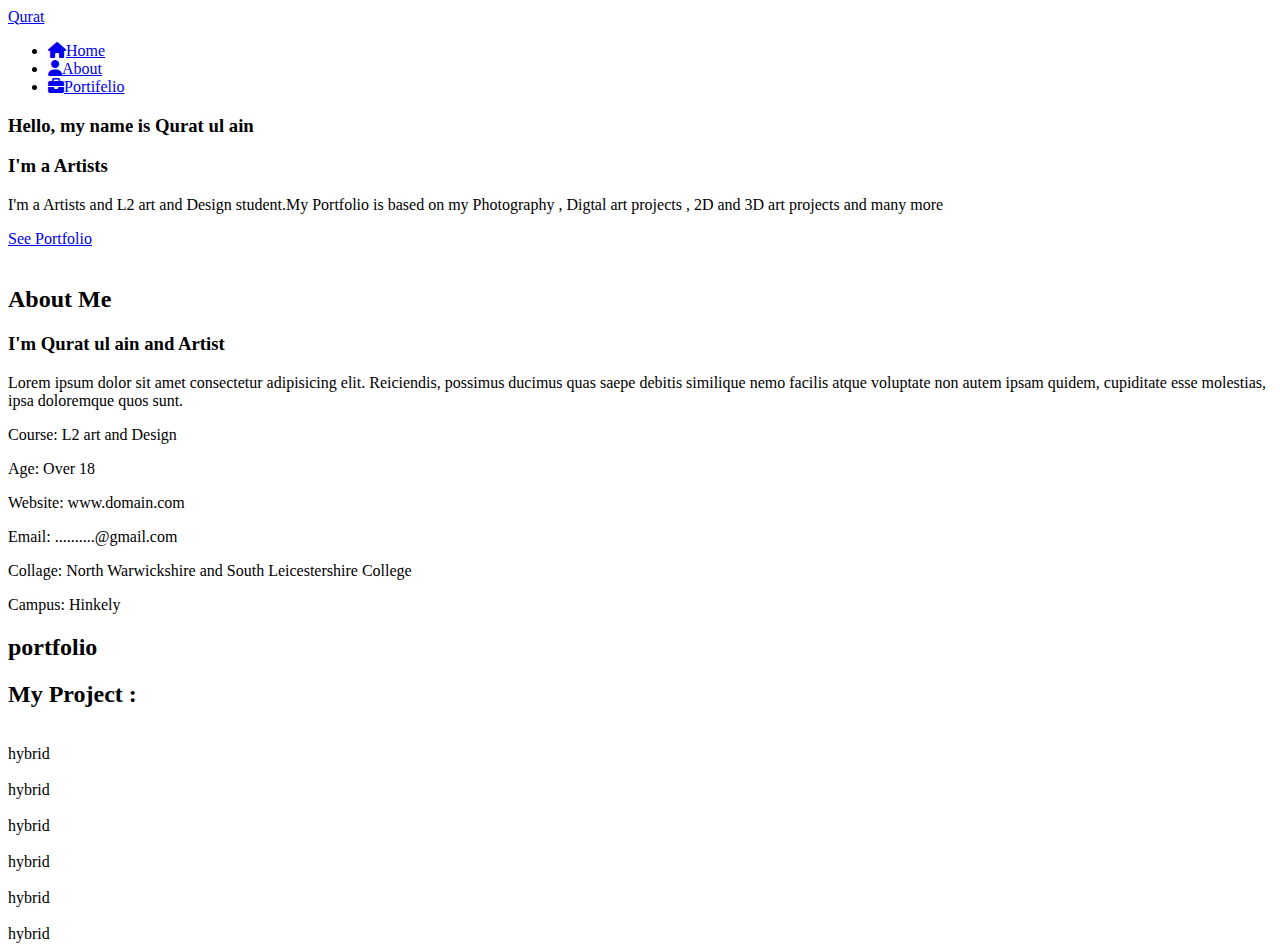
==== index.html @ cfde4f1d "Add files via upload" ====
<!DOCTYPE html>
<html lang="en">
    <head>
        <meta charset="UTF-8">
        <meta http-equiv="X-UA-Compatible" content="IE=edge">
        <meta name="viewport" content="width=device-width, initia-scale=1.0">
        <title>Document</title>
        <!-- ==== CSS Files =======-->
        <link rel="stylesheet" href="css/style.css">
        <link rel="stylesheet" href="css/skins/color-1.css">
        <link rel="stylesheet" href="https://cdnjs.cloudflare.com/ajax/libs/font-awesome/6.2.1/css/all.min.css">
        <style>
            @import url('https://fonts.googleapis.com/css2?family=Rajdhani:wght@300;400;500;600;700&display=swap');
            </style> 
            <style> @import url('https://fonts.googleapis.com/css2?family=Butcherman&family=Creepster&family=Monoton&family=Nosifer&family=Playfair+Display+SC:ital,wght@0,400;0,700;1,400&display=swap'); </style>
            <style> @import url('https://fonts.googleapis.com/css2?family=Kenia&display=swap'); 
            </style>
        </head>
    <body>
                <!-- ====== Main Container Start ======== -->
                <div class="main-container">
                    <!-- ====== Aside Start ======== --> 
                    <div class="aside">
                     <div class="logo">
                         <a href="#"><span>Q</span>urat</a>
                     </div>
                     <div class="nav-toggler">
                         <span>
         
                         </span>
                     </div>
                     <ul class="nav">
                         <li><a href="#" class="active"><i class="fa fa-home"></i>Home</a></li>
                         <li><a href="#"><i class="fa fa-user"></i>About</a></li>
                         <li><a href="#"><i class="fa fa-briefcase"></i>Portifelio</a></li>
                     </ul>
                    </div>
                    <!-- ====== Aside End ======== -->
                    <!-- ====== Main Container start ======== -->
                    <div class="main-content">
                       <!-- ====== Home Section Start ======== -->
                       <section class="home section ">
                         <div class="container">
                             <div class="row">
                                 <div class="home-info padd-15">
                                     <h3 class="hello">Hello, my name is <span class="name">Qurat ul ain</span></h3>
                                     <h3 class="my-profession">I'm a <span class="typing">Artists</span></h3>
                                    <p>I'm a Artists and L2 art and Design student.My Portfolio is based on my Photography
                                     , Digtal art projects , 2D and 3D art projects and many more </p> 
                                     <a href="#contact" class="btn hire-me">See Portfolio</a>
                                 </div>
                             
                                 <div class="home-img padd-15">
                                 <img src="images/hero.png" alt="">
                             </div>
                             </div>
                         </div>
                     </section>
                     <!-- ======== Home section end =========-->
               <!--======About section Start==========-->
               <section class="about section  ">
                <div class="container">
                    <div class="row">
                        <div class="section-title">
                            <h2>About Me</h2>
                        </div>
                    </div>
                    <div class="row">
                        <div class="about-content padd-15">
                           <div class="row">
                                <div class="about-text padd-15">
                                   <h3>I'm Qurat ul ain and <span>Artist</span>
                                    </h3>
                                        <p>Lorem ipsum dolor sit amet consectetur adipisicing elit. 
                                          Reiciendis, possimus ducimus quas saepe debitis similique nemo facilis atque
                                         voluptate non autem ipsam quidem, cupiditate esse molestias, ipsa doloremque quos sunt.
                                        </p>
                                </div>
                            </div>
                     <div class="row">
                                <div class="personal-info padd-15">
                                    <div class="row">
                                                        <div class="info-item padd-15">
                                                             <p>Course: <span>L2 art and Design</span></p>
                                                        </div>
                                                         <div class="info-item padd-15">
                                                            <p>Age: <span>Over 18</span></p>
                                                        </div>
                                                         <div class="info-item padd-15">
                                                             <p>Website: <span>www.domain.com</span></p>
                                                        </div>
                                                        <div class="info-item padd-15">
                                                             <p>Email: <span>..........@gmail.com</span></p>
                                                        </div>
                                                        <div class="info-item padd-15">
                                                             <p>Collage: <span>North Warwickshire and South Leicestershire College</span></p>
                                                        </div>
                                                        <div class="info-item padd-15">
                                                             <p>Campus: <span>Hinkely</span></p>
                                                        </div>

                                    </div>
                                </div>
                            </div>
                            <!--========= potriflio section start================-->
                        </section>
               <section class="portfolio section">
                <div class="container">
                  <div class="row">
                      <div class="section-title padd-15">
                          <h2>portfolio</h2>
                      </div>
                  </div>
                  <div class="row" >
                    <div class="portfolio-heading padd-15">
                        <h2>My Project :</h2>
                    </div>
                </div>
                <div class="row">
                    <!-- portifolio item start-->
                    <div class="portfolio-item padd-15">
                        <div class="portfolio-item-inner shadow-dark">
                            <div class="portfolio-img">
                                <img src="images/portfolio/1.jpg" alt="">
                            </div>
                            <div class="portfolio-header">
                                hybrid
                            </div>

                        </div>
                    </div>
                    <!-- portifolio item ends-->
                     <!-- portifolio item start-->
                     <div class="portfolio-item padd-15">
                        <div class="portfolio-item-inner shadow-dark">
                            <div class="portfolio-img">
                                <img src="images/portfolio/1.jpg" alt="">
                            </div>
                            <div class="portfolio-header">
                                hybrid
                            </div>

                        </div>
                    </div>
                    <!-- portifolio item ends-->
                     <!-- portifolio item start-->
                     <div class="portfolio-item padd-15">
                        <div class="portfolio-item-inner shadow-dark">
                            <div class="portfolio-img">
                                <img src="images/portfolio/1.jpg" alt="">
                            </div>
                            <div class="portfolio-header">
                                hybrid
                            </div>

                        </div>
                    </div>
                    <!-- portifolio item ends-->
                     <!-- portifolio item start-->
                     <div class="portfolio-item padd-15">
                        <div class="portfolio-item-inner shadow-dark">
                            <div class="portfolio-img">
                                <img src="images/portfolio/1.jpg" alt="">
                            </div>
                            <div class="portfolio-header">
                                hybrid
                            </div>

                        </div>
                    </div>
                    <!-- portifolio item ends-->
                     <!-- portifolio item start-->
                     <div class="portfolio-item padd-15">
                        <div class="portfolio-item-inner shadow-dark">
                            <div class="portfolio-img">
                                <img src="images/portfolio/1.jpg" alt="">
                            </div>
                            <div class="portfolio-header">
                                hybrid
                            </div>

                        </div>
                    </div>
                    <!-- portifolio item ends-->
                     <!-- portifolio item start-->
                     <div class="portfolio-item padd-15">
                        <div class="portfolio-item-inner shadow-dark">
                            <div class="portfolio-img">
                                <img src="images/portfolio/1.jpg" alt="">
                            </div>
                            <div class="portfolio-header">
                                hybrid
                            </div>

                        </div>
                    </div>
                    <!-- portifolio item ends-->
                </div>
                </div>
             </section>
                            <!--========= potriflio section end================-->

                            <!-- ======== Main Container End  ========= -->
                     </div>
               <!-- ======= JS Files ======== -->
               <script src="js/script.js"></script>
                   </body>
               </html>
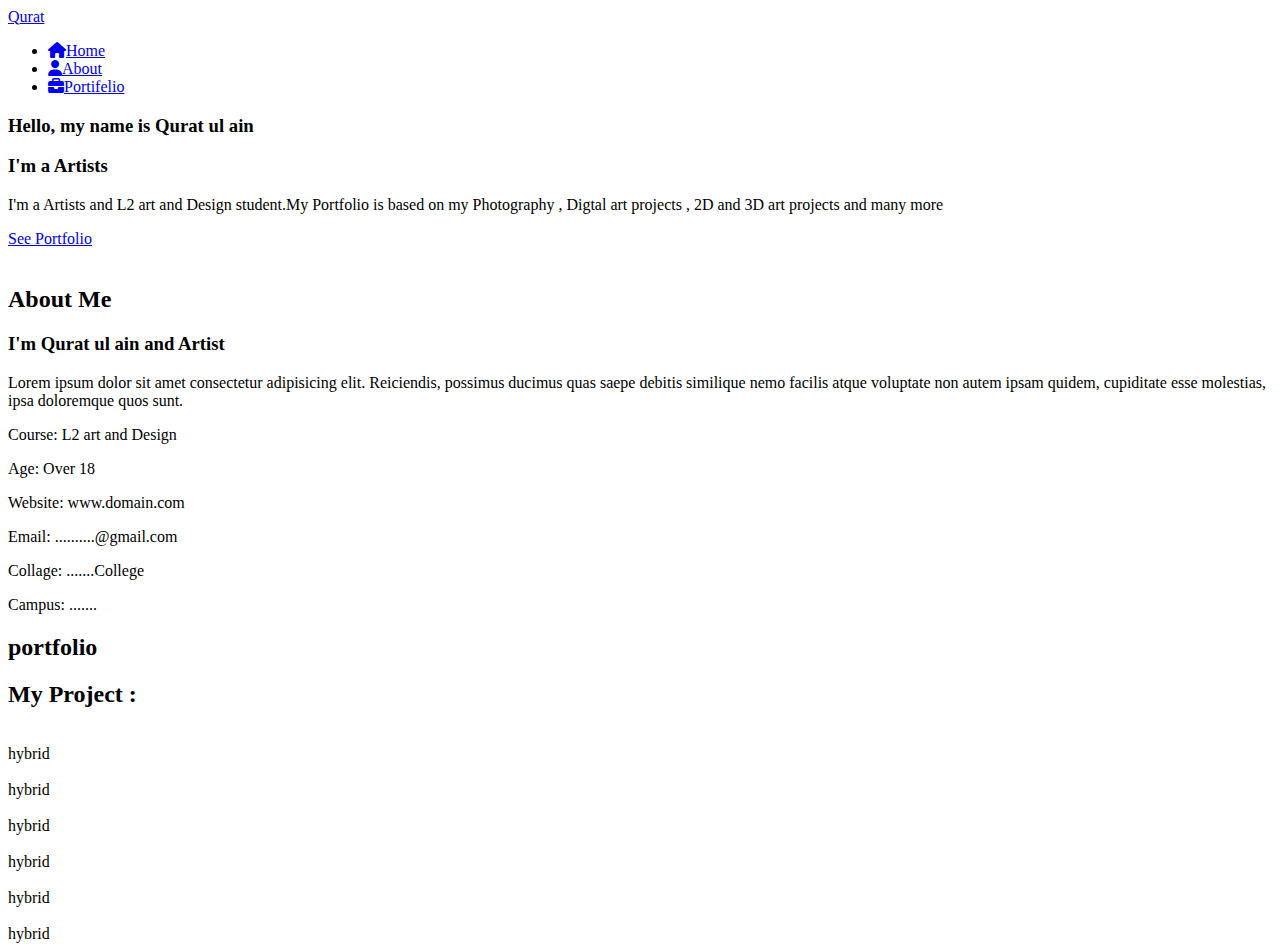
==== commit 5f726311: "Update index.html" ====
--- a/index.html
+++ b/index.html
@@ -93,10 +93,10 @@
                                                              <p>Email: <span>..........@gmail.com</span></p>
                                                         </div>
                                                         <div class="info-item padd-15">
-                                                             <p>Collage: <span>North Warwickshire and South Leicestershire College</span></p>
-                                                        </div>
-                                                        <div class="info-item padd-15">
-                                                             <p>Campus: <span>Hinkely</span></p>
+                                                             <p>Collage: <span>.......College</span></p>
+                                                        </div>
+                                                        <div class="info-item padd-15">
+                                                             <p>Campus: <span>.......</span></p>
                                                         </div>
 
                                     </div>
@@ -205,4 +205,4 @@
                <!-- ======= JS Files ======== -->
                <script src="js/script.js"></script>
                    </body>
-               </html>+               </html>
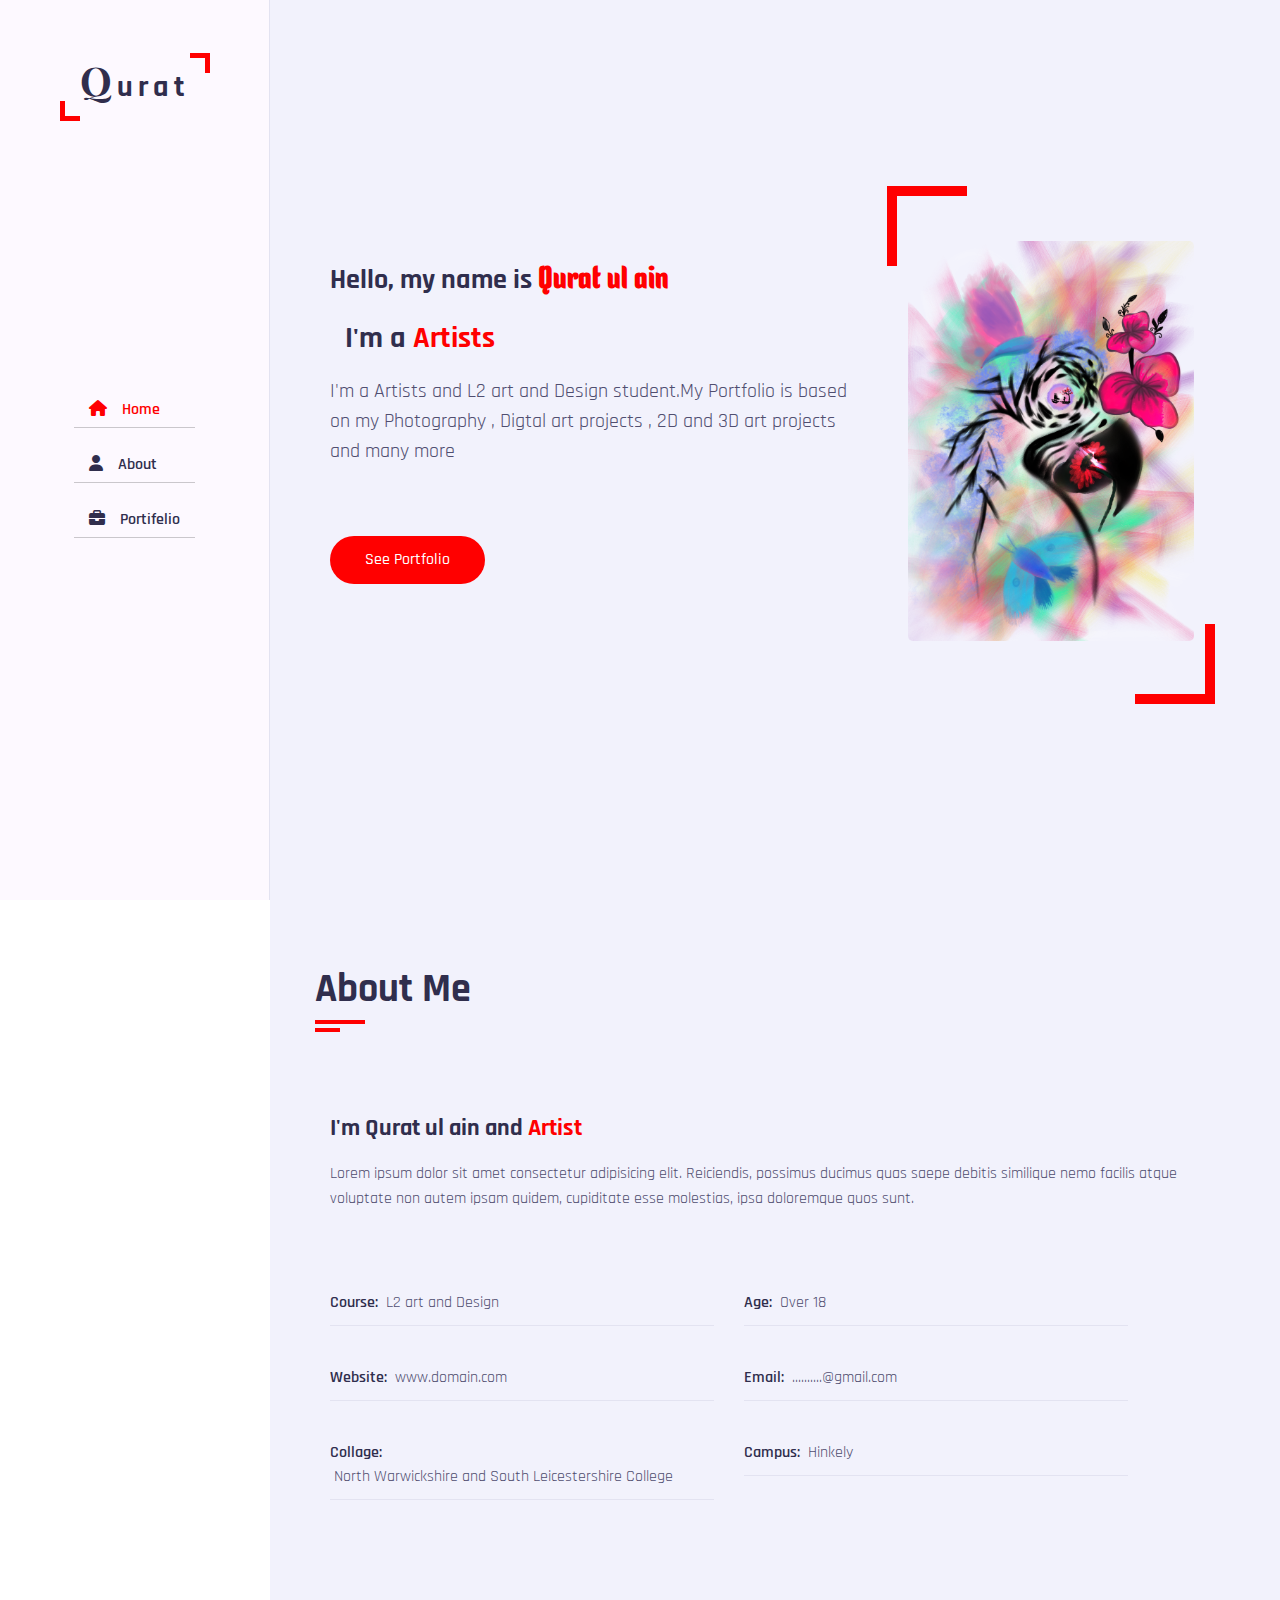
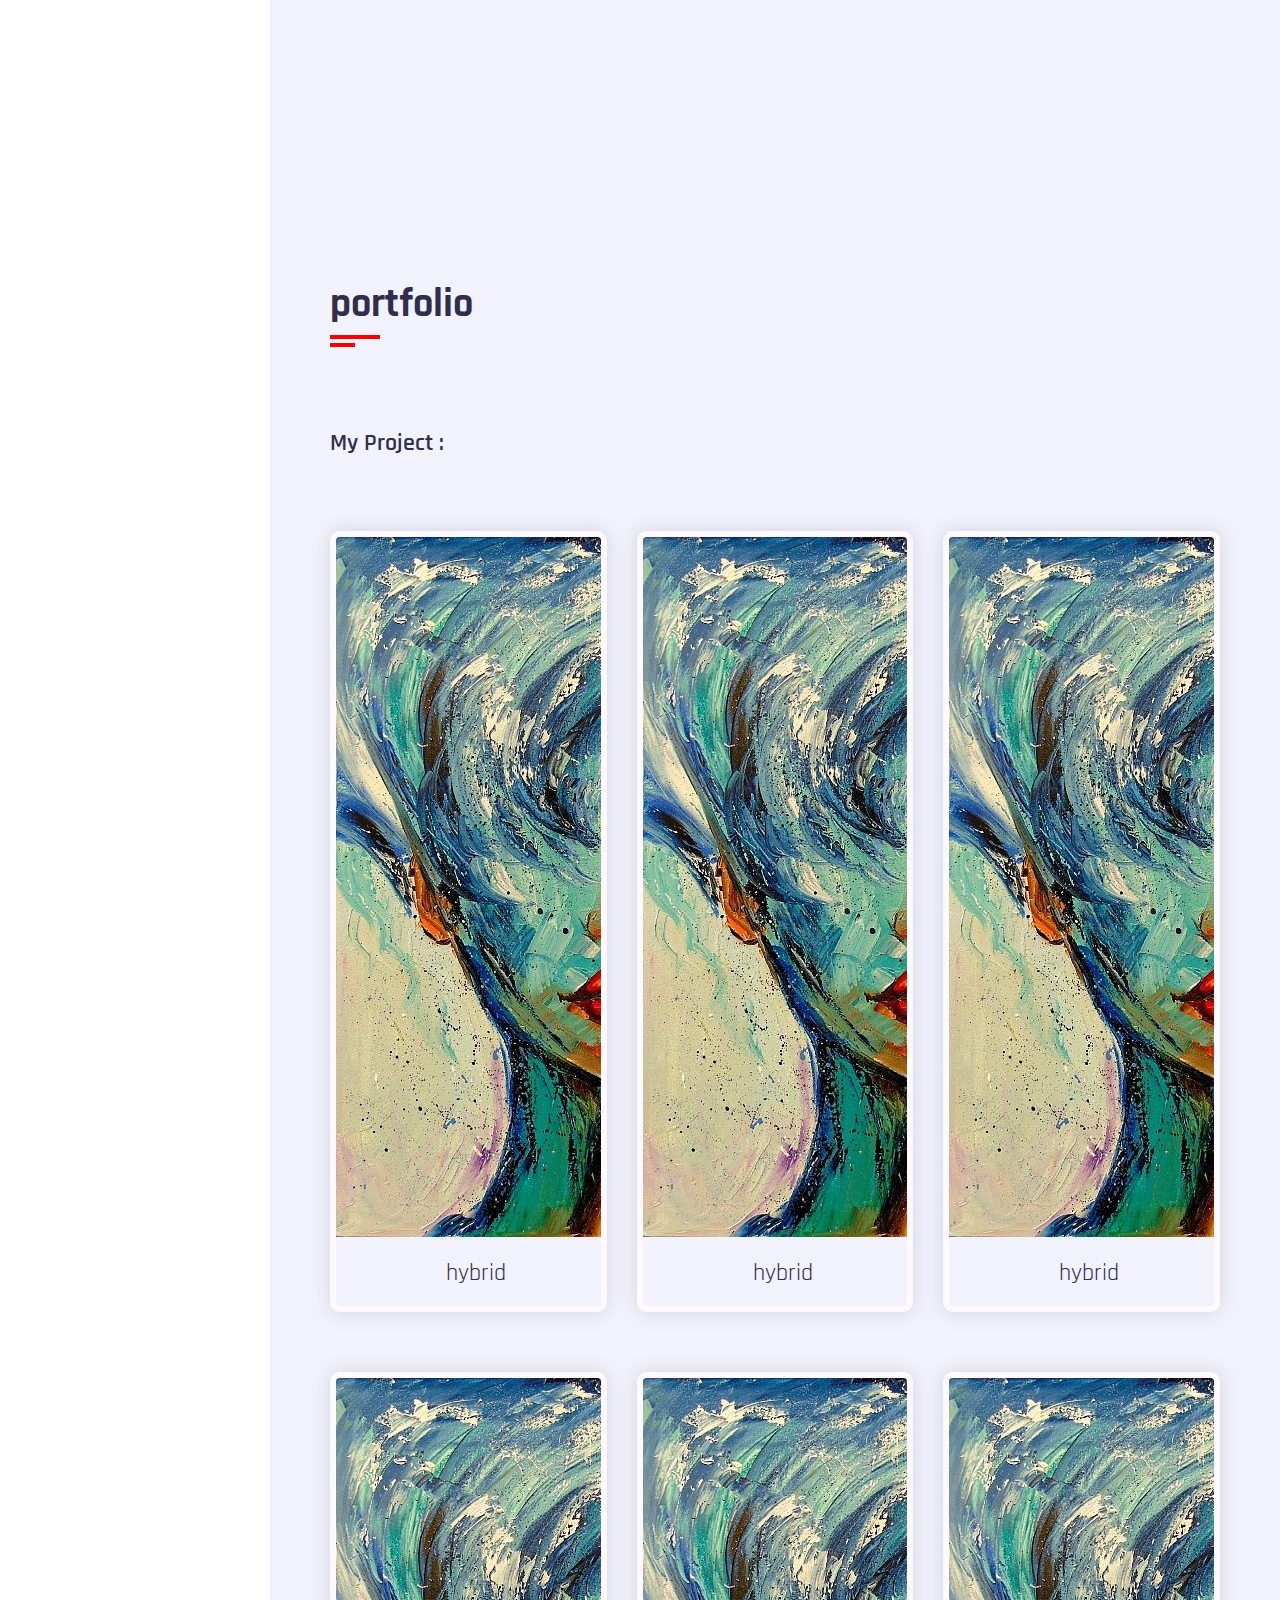
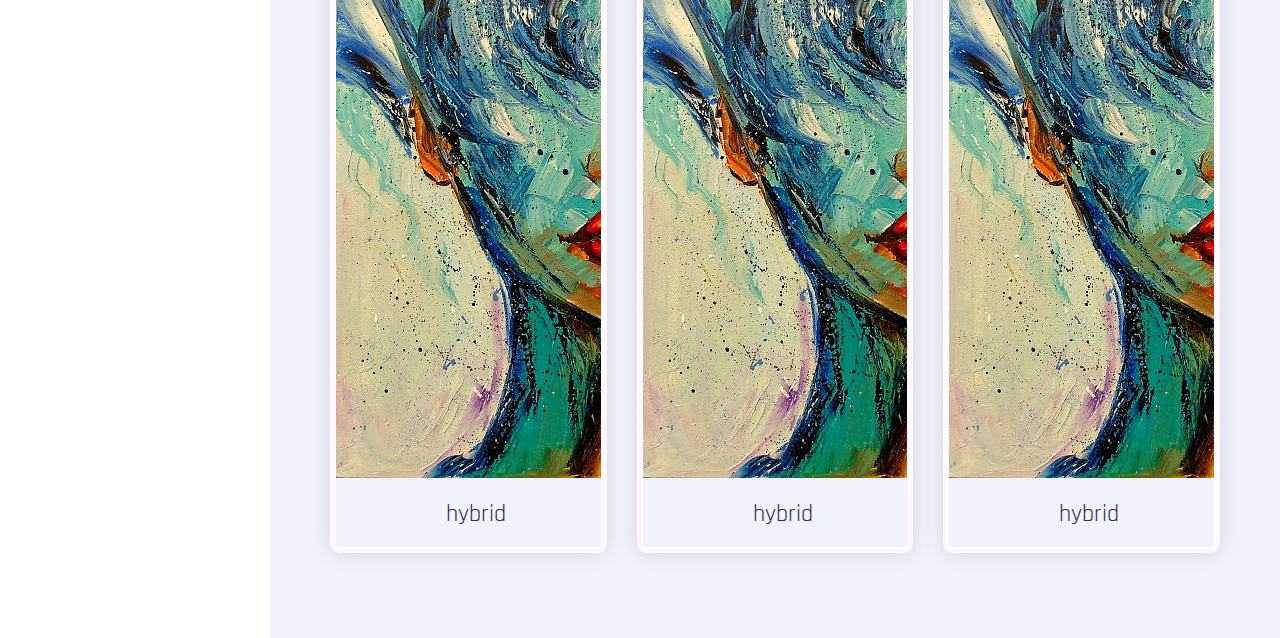
==== commit c3f9845a: "Add files via upload" ====
--- a/index.html
+++ b/index.html
@@ -93,10 +93,10 @@
                                                              <p>Email: <span>..........@gmail.com</span></p>
                                                         </div>
                                                         <div class="info-item padd-15">
-                                                             <p>Collage: <span>.......College</span></p>
-                                                        </div>
-                                                        <div class="info-item padd-15">
-                                                             <p>Campus: <span>.......</span></p>
+                                                             <p>Collage: <span>North Warwickshire and South Leicestershire College</span></p>
+                                                        </div>
+                                                        <div class="info-item padd-15">
+                                                             <p>Campus: <span>Hinkely</span></p>
                                                         </div>
 
                                     </div>
@@ -205,4 +205,4 @@
                <!-- ======= JS Files ======== -->
                <script src="js/script.js"></script>
                    </body>
-               </html>
+               </html>--- a/css/style.css
+++ b/css/style.css
@@ -0,0 +1,651 @@
+
+:root
+{
+    --bg-black-900:#f2f2fc;
+    --bg-black-100:#fdf9ff;
+    --bg-black-50:#e3e3f1;
+    --text-black-900:#302e4d;
+    --text-black-700:#504e70;
+}
+
+body
+{
+    margin: 0;
+    padding: 0;
+    line-height: 1.5;
+    font-size: 16px;
+    font-family: 'Rajdhani', sans-serif;
+}
+*
+{
+    margin: 0;
+    padding: 0;
+    outline: none;
+    text-decoration: none;
+    box-sizing: border-box;
+}
+::before,::after
+{
+    box-sizing: border-box;
+}
+ul
+{
+    list-style: none;
+}
+.section
+{
+    background: var(--bg-black-900);
+    min-height: 100vh;
+    display: block;
+    padding: 0 60px;
+    /*
+    padding:0 30px;
+     position: fixed;
+    left: 270px; */
+    /* top: 0;
+    right: 0;
+    z-index: 0; */
+    opacity: 1;
+    
+}
+.hidden
+{
+    display: none !important; 
+} 
+.main-content
+{
+    padding-left: 270px;
+}
+ /* .main-container
+{
+    padding-left: 130px;
+}  */
+.padd-15
+{
+    padding: 15px;
+    padding-left: 15px;
+}
+.container
+{
+    max-width: 1100px;
+    width: 100%;
+    margin: auto;
+}
+.section .container
+{
+    padding-top: 60px;
+    padding-bottom: 70px;
+}
+.section-title
+{
+    flex: 0 0 100%;
+    max-width: 100%;
+    margin-bottom: 60px;
+}
+.section-title h2
+{
+    font-size: 40px;
+    color: var(--text-black-900);
+    font-weight: 700;
+    position: relative;
+}
+.section-title h2::before
+{
+    content: '';
+    height: 4px;
+    width: 50px;
+    background-color: var(--skin-color);
+    position: absolute;
+    top: 100%;
+    left: 0;
+}
+.section-title h2::after
+{
+    content: '';
+    height: 4px;
+    width: 25px;
+    background-color: var(--skin-color);
+    position: absolute;
+    top: 100%;
+    left: 0;
+    margin-top: 8px ;
+}
+.row
+{
+    display: flex;
+    flex-wrap: wrap;
+    margin-left: -15px;
+    margin-right: -15px;
+    position: relative;
+}
+.btn
+{
+    font-size: 16px;
+    font-weight: 500;
+    padding: 12px 35px;
+    color: white;
+    border-radius: 40px;
+    display: inline-block;
+    white-space: nowrap;
+    border: none;
+    background: var(--skin-color);
+    transition: all 0.3s ease;
+}
+.btn:hover
+{
+    transform: scale(1.05);
+}
+.shadow-dark
+{
+   box-shadow: 0 0 20px rgba(48,46,77,0.15);
+}
+/* aside */
+.aside
+{
+    width: 270px;
+    background: var(--bg-black-100);
+    position: fixed;
+    left: 0;
+    top: 0;
+    padding: 30px;
+    height: 100%;
+    border-right: 1px solid var(--bg-black-50); 
+    display: flex;
+    justify-content: center;
+    align-items: center;
+    z-index: 10;
+}
+.aside .logo 
+{
+    position: absolute;
+    top: 50px;
+    font-size: 30px;
+    text-transform: capitalize;
+}
+ .aside .logo a{
+    color: var(--text-black-900);
+    font-weight: 700;
+    padding: 15px 20px;
+    font-size: 30px;
+    letter-spacing: 5px;
+    position: relative;
+} 
+.aside .logo a span
+{
+    font-family: 'Playfair Display SC', serif;
+    /* font-family: 20px; */
+    font-size: 40px;
+}
+.aside .logo a::before
+{
+    content: '';
+    position: absolute;
+    width: 20px;
+    height: 20px;
+    border-bottom: 5px solid var(--skin-color);
+    border-left: 5px solid var(--skin-color);
+    bottom: 0;
+    left: 0;
+}
+.aside .logo a::after
+{
+    content: '';
+    position: absolute;
+    width: 20px;
+    height: 20px;
+    border-top: 5px solid var(--skin-color);
+    border-right: 5px solid var(--skin-color);
+    top: 0;
+    right: 0;
+}
+.aside .nav-toggler
+{
+    height: 40px;
+    width: 45px;
+    border: 1px solid var(--bg-black-50);
+    cursor: pointer;
+    position: fixed;
+    left: 300px;
+    top: 20px;
+    border-radius: 5px;
+    background: var(--bg-black-100);
+    display: none;
+    align-items: center;
+    justify-content: center;
+}
+.aside .nav-toggler span
+{
+    height: 2px;
+    width: 18px;
+    background: var(--skin-color);
+    display: inline-block;
+    position: relative;
+}
+.aside .nav-toggler span::before
+{
+    content: '';
+    height: 2px;
+    width: 18px;
+    background: var(--skin-color);
+    position: absolute;
+    top: -6px;
+    left: 0;
+}
+.aside .nav-toggler span::after
+{
+    content: '';
+    height: 2px; 
+    width: 18px;
+    background: var(--skin-color);
+    position: absolute;
+    top: 6px;
+    left: 0;
+}
+.aside .nav
+{
+    margin-top: 50px;
+}
+.aside .nav li
+{
+    margin-bottom: 20px;
+    display: block;
+}
+ .aside .nav li a
+{
+    font-size: 16px;
+    font-weight: 600;
+    display: block;
+    border-bottom: 1px solid rgba(0,0,0,0.2);
+    color: var(--text-black-900);
+    padding: 5px 15px;
+} 
+.aside .nav li a.active
+{
+    color: var(--skin-color);
+}
+.aside .nav li a i
+{
+    margin-right: 15px;
+}
+/* Home */
+.home
+{
+    min-height: 100vh;
+    display: flex;
+    color: var(--text-black-900);
+}
+.home .home-info
+{
+    flex: 0 0 60%;
+    max-width: 60%;
+}
+h3.hello
+{
+    font-size: 28px;
+    margin: 15px 0;
+}
+h3.hello span
+{
+    font-family: 'Kenia', cursive;
+    font-size: 30px;
+    font-weight: 700;
+    color: var(--skin-color);
+}
+h3.my-profession
+{
+    font-size: 30px;
+    margin: 15px;
+}
+.typing
+{
+    color: var(--skin-color);
+}
+.home-info p
+{
+    margin-bottom: 70px;
+    font-size: 20px;
+    color: var(--text-black-700);
+}
+.home .home-img 
+{
+    flex: 0 0 40%;
+    max-width: 40%;
+    text-align: center;
+    position: relative;
+    
+}
+.home-img::before
+{
+    content: '';
+    position: absolute;
+    height: 80px;
+    width: 80px;
+    border-top: 10px solid var(--skin-color) ;
+    border-left: 10px solid var(--skin-color) ;
+    left: 20px;
+    top: -40px;
+}
+.home-img::after
+{
+    content: '';
+    position: absolute;
+    height: 80px;
+    width: 80px;
+    border-bottom: 10px solid var(--skin-color) ;
+    border-right: 10px solid var(--skin-color) ;
+    right : 20px;
+    bottom: -40px;
+}
+.home .home-img img
+{
+    margin: auto;
+    border-radius: 5px;
+    height: 400px;
+}
+/* About */
+.about .about-content
+{
+    flex: 0 0 100%;
+    max-width: 100%;
+
+}
+.about .about-content .about-text
+{
+    flex: 0 0 100%;
+    max-width: 100%;
+
+}
+.about .about-content .about-text h3
+{
+    font-size: 24px;
+    margin-bottom: 15px;
+    font-weight: 700;
+    color: var(--text-black-900);
+
+}
+.about .about-content .about-text h3 span
+{
+    color: var(--skin-color);
+}
+.about .about-content .about-text p
+{
+    font-size: 16px;
+    line-height: 25px;
+    color: var(--text-black-700);
+}
+.about .about-content .personal-info 
+{
+    flex: 0 0 90%;
+    max-width: 90%;
+    /* margin-top: 40px; */
+    margin-top: 25px;
+}
+.about .about-content .personal-info .info-item
+{
+    flex: 0 0 50%;
+    max-width: 50%;
+}
+.about .about-content .personal-info .info-item p
+{
+    font-weight: 600;
+    padding: 10px 0;
+    font-size: 16px;
+    color: var(--text-black-900);
+    border-bottom: 1px solid var(--bg-black-50);
+}
+.about .about-content .personal-info .info-item p span
+{
+    font-weight: 400;
+    color: var(--text-black-700);
+    margin-left: 4px;
+    display: inline-block;
+}
+.about .about-content .personal-info .buttons
+{
+    margin-top: 30px;
+}
+.about .about-content .personal-info .buttons .btn
+{
+    margin-right: 15px;
+    margin-top: 10px;
+}
+.about .about-content .skills
+{
+    flex: 0 0 40%;
+    max-width: 40%;
+    margin-top: 40px;
+}
+.about .about-content .skills .skill-item
+{
+    flex: 0 0 100%;
+    max-width: 100%;
+}
+.about .about-content .skills .skill-item h5
+{
+    line-height: 40px;
+    font-weight: 600;
+    font-size: 16px;
+    color: var(--text-black-900);
+    text-transform: capitalize;
+}
+.about .about-content .skills .skill-item .progress
+{
+    background-color: var(--bg-black-50);
+    height: 7px;
+    border-radius: 4px;
+    width: 100%;
+    position: relative;
+}
+.about .about-content .skills .skill-item
+{
+    margin-bottom: 25px;
+}
+.about .about-content .skills .skill-item .progress .progress-in
+{
+    position: absolute;
+    left: 0;
+    top: 0;
+    height: 100%;
+    border-radius: 4px;
+    background-color: var(--skin-color);
+}
+.about .about-content .skills .skill-item .skill-percent
+{
+    position: absolute;
+    right: 0;
+    color: var(--text-black-900);
+    top: -40px;
+    font-weight: 400;
+    line-height: 40px;
+}
+
+.about .about-content .education,
+.about .about-content .experience
+{
+    flex: 0 0 50%;
+    max-width: 50%;
+    margin-top: 30px;
+}
+.about .about-content h3.title
+{
+    font-size: 24px;
+    margin-bottom: 30px;
+    font-weight: 700;
+    color: var(--text-black-900);
+}
+.about .about-content .timeline-box
+{
+    flex: 0 0 100%;
+    max-width: 100%;
+}
+.about .about-content .timeline
+{
+    background-color: var(--bg-black-100);
+    padding: 30px 15px;
+    border: 1px solid var(--bg-black-50);
+    border-radius: 10px;
+    width: 100%;
+    position: relative;
+}
+.about .about-content .timeline .timeline-item
+{
+    position: relative;
+    padding-left: 37px;
+    padding-bottom: 50px;
+}
+.about .about-content .timeline .timeline-item:last-child
+{
+    padding-bottom: 0;
+}
+.about .about-content .timeline .timeline-item::before
+{
+    content: '';
+    width: 1px;
+    position: absolute;
+    height: 100%;
+    left: 7px;
+    top: 0;
+    background-color: var(--skin-color);
+}
+.about .about-content .timeline .circle-dot
+{
+    position: absolute;
+    left: 0;
+    top: 0;
+    height: 15px;
+    width: 15px;
+    border-radius: 50%;
+    background-color: var(--skin-color);
+}
+.about .about-content .timeline .timeline-date
+{
+    font-weight: 400;
+    font-size: 14px;
+    margin-bottom: 12px;
+    color: var(--text-black-700);
+}
+.about .about-content .timeline-date .fa
+{
+    margin-right: 5px;
+}
+.about .about-content .timeline .timeline-title
+{
+    font-weight: 700;
+    font-size: 18px;
+    margin-bottom: 15px;
+    text-transform: capitalize;
+    color: var(--text-black-900);
+}
+.about .about-content .timeline .timeline-text
+{
+    line-height: 25px;
+    font-size: 16px;
+    text-align: justify;
+    color: var(--text-black-700);
+}
+/*  portpolio */
+.portfolio .container
+{
+    padding-bottom: 40px;
+}
+.portfolio .portfolio-heading 
+{
+    flex: 0 0 100%;
+    max-width: 100%;
+    margin-bottom: 40px;
+}
+.portfolio .portfolio-heading h2
+{
+    color: var(--text-black-900);
+    font-weight: 600;
+}
+.portfolio .portfolio-item
+{
+    flex: 0 0 33.33%;
+    max-width: 33.33%;
+    margin-bottom: 30px;
+}
+.portfolio .portfolio-item-inner
+{
+    border: 6px solid var(--bg-black-100);
+    border-radius: 10px;
+    overflow: hidden;
+    cursor: pointer;
+}
+.portfolio .portfolio-item-inner .portfolio-img
+{
+    width: 100%;
+    display: block;
+}
+@media (max-width:1199px)
+{
+    .aside
+    {
+        left: -270px;
+    }
+    .main-content
+    {
+        padding-left: 0;
+    }
+    .about .about-content .personal-info .info-item p span
+    {
+        display: block;
+        margin-top: 0;
+    }
+}
+@media (max-width:991px)
+{
+    .portfolio .portfolio-item
+    {
+        flex: 0 0 50%;
+        max-width: 50%;
+    }
+    .about .about-content .education
+    .home .home-info
+    {
+        flex: 0 0 100%;
+        max-width: 100%;
+    }
+    .home .home-img
+    {
+        display: none;
+    }
+}
+
+@media (max-width:797px)
+{
+    .portfolio .portfolio-item
+    {
+        flex: 0 0 100%;
+        max-width: 100%;
+    }
+}
+@media (max-width:990px)
+{
+    .home .home-info  {
+        flex: 0 0 100%;
+        max-width: 100%
+        
+     };
+}
+@media (max-width:365px)
+{
+    .portfolio .portfolio-item 
+    {
+        flex: 0 0 100%;
+        max-width: 100%;
+    }
+}
+
+.portfolio .portfolio-item .portfolio-header
+{   
+    flex: 0 0 0 100%;
+    max-width: 100%;
+    margin: 10px;
+    padding-left: 100px;
+    font-size: 24px;
+    margin-bottom: 15px;
+    font-weight: 400;
+    color: var(--text-black-900);
+}
+
--- a/css/skins/color-1.css
+++ b/css/skins/color-1.css
@@ -0,0 +1,4 @@
+:root
+{
+    --skin-color:red;
+}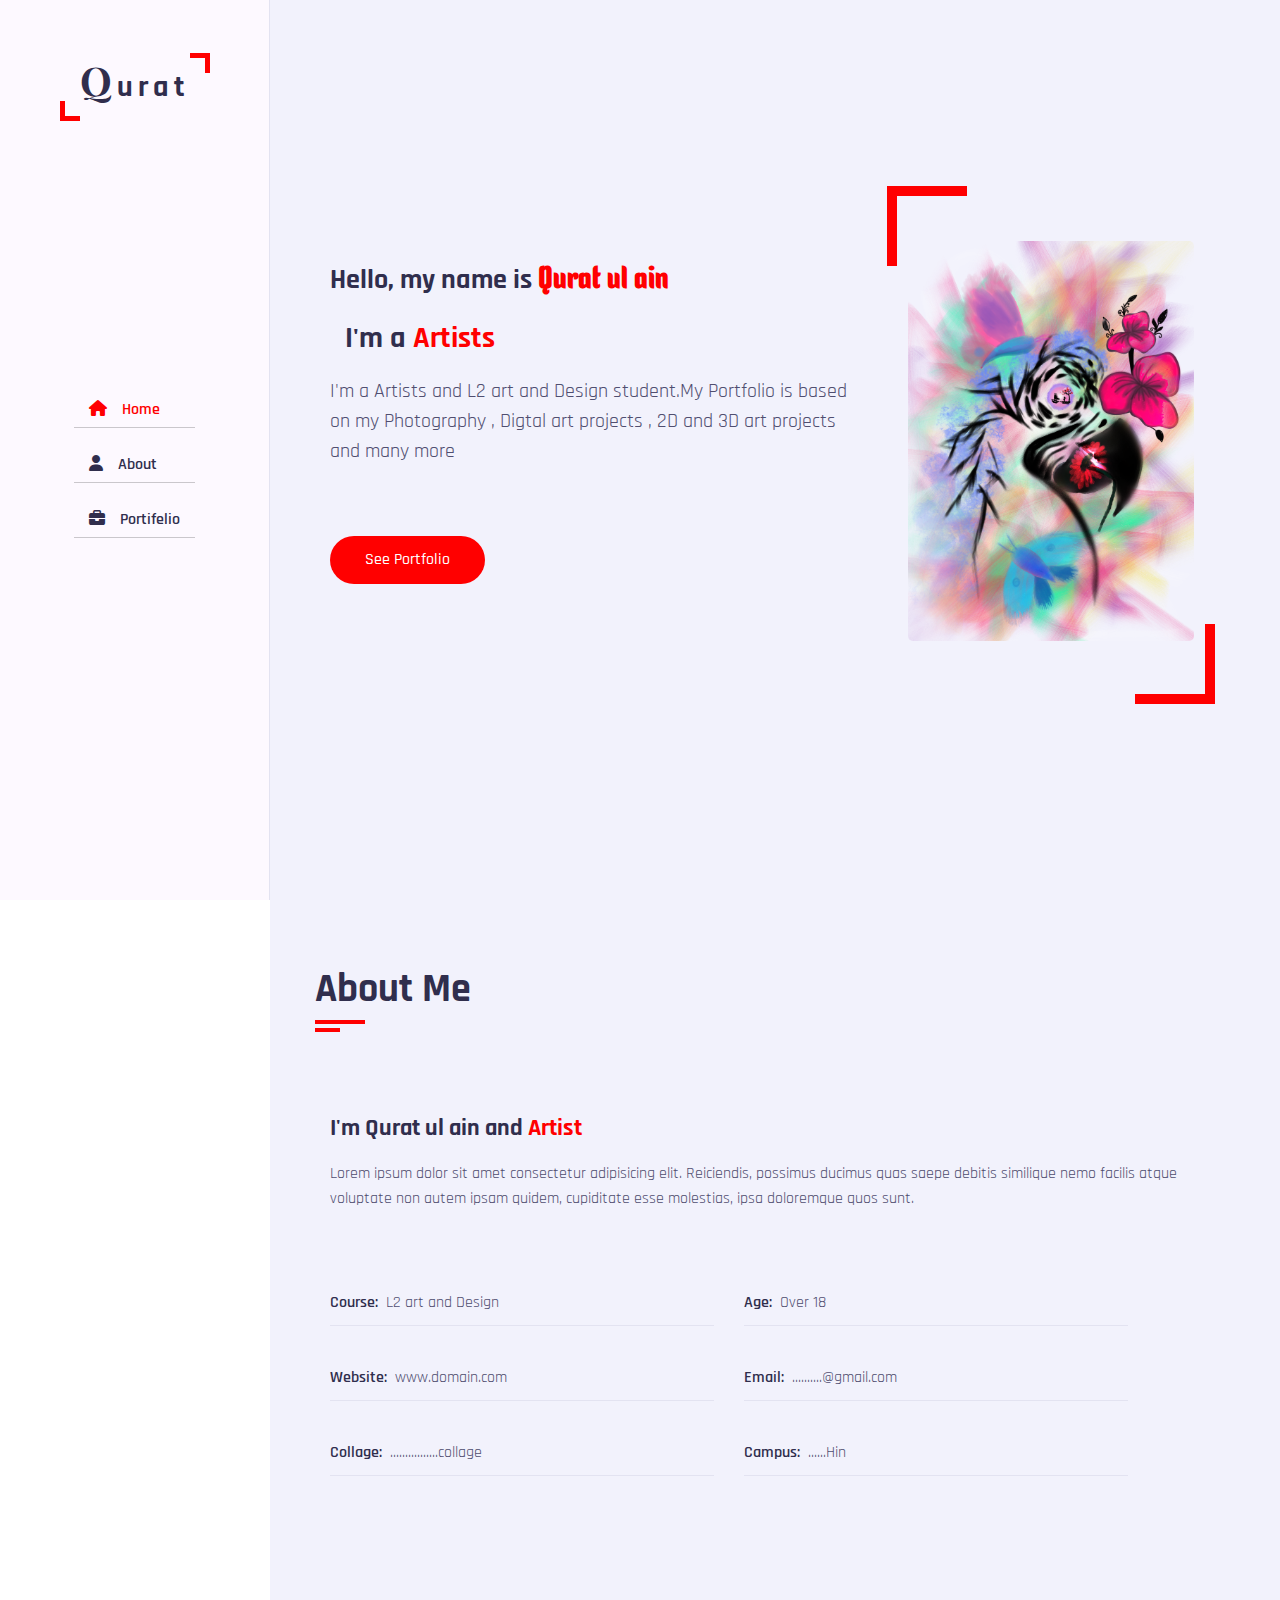
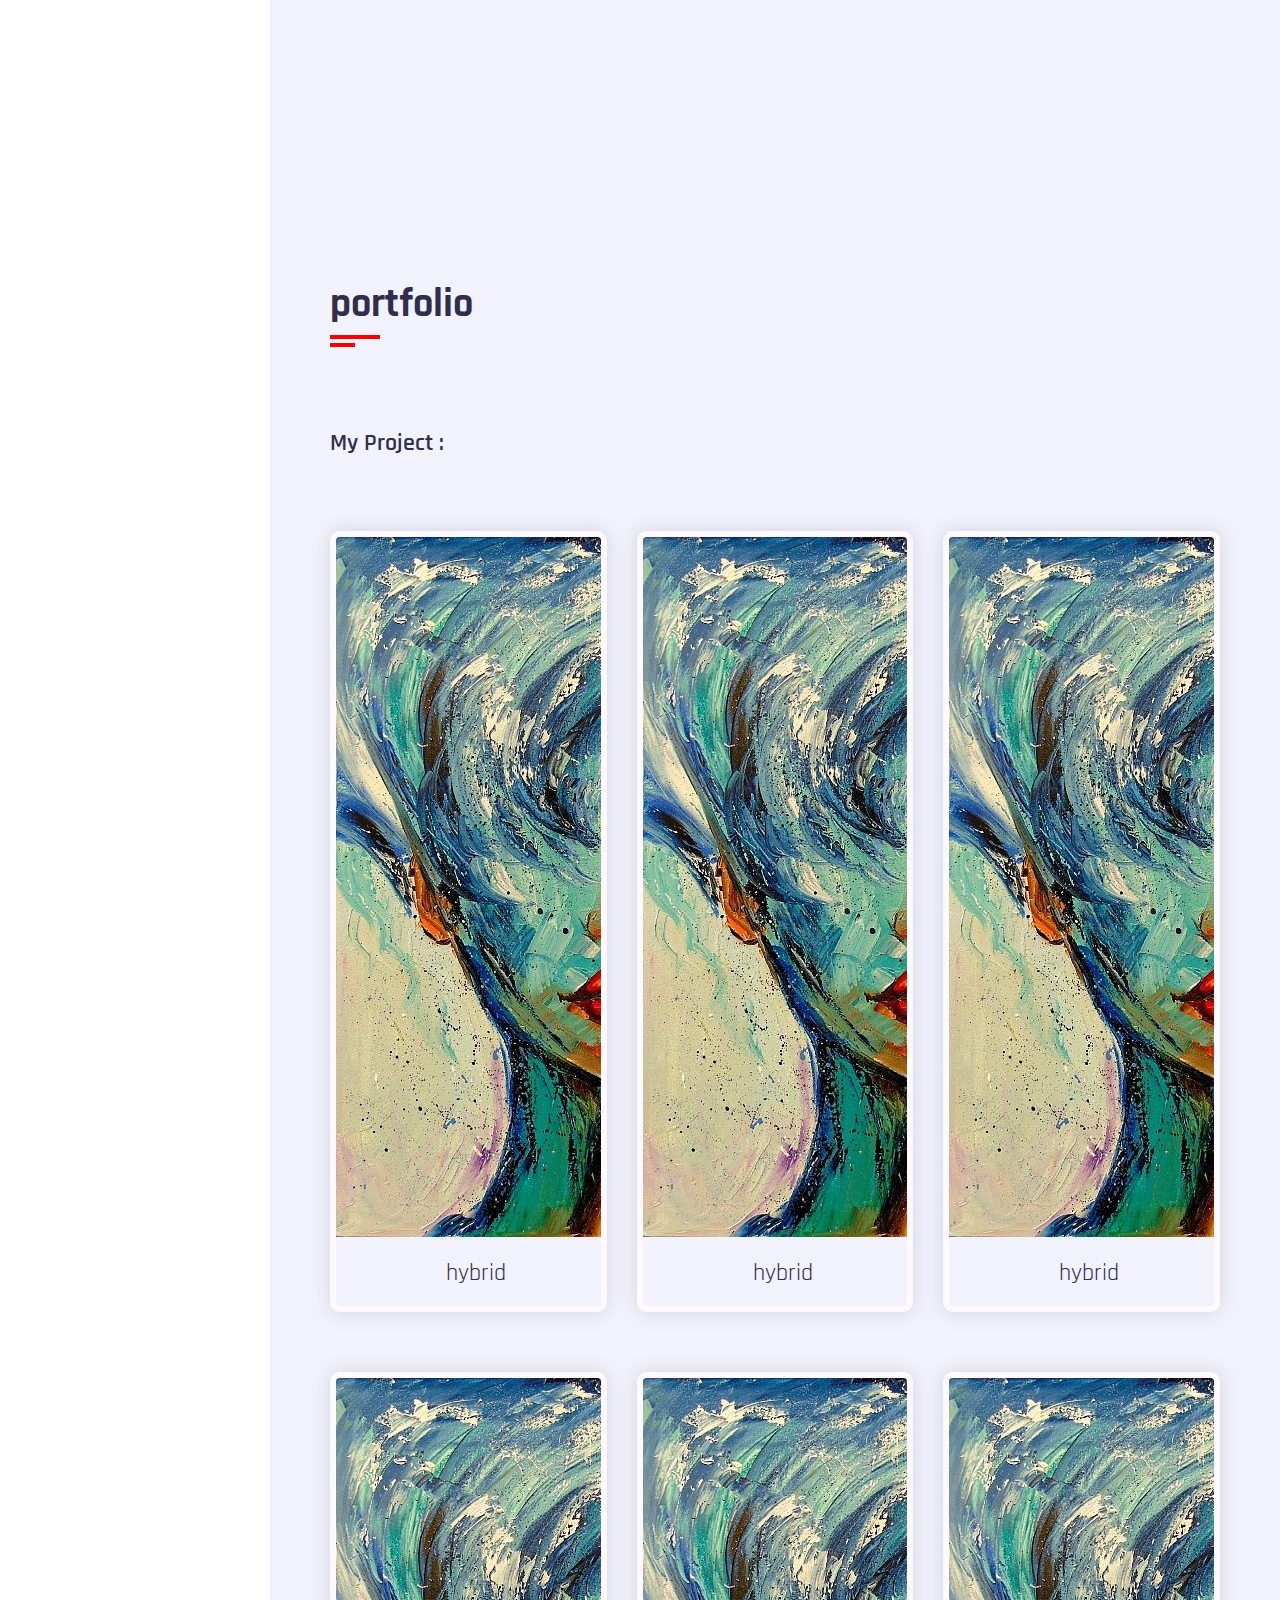
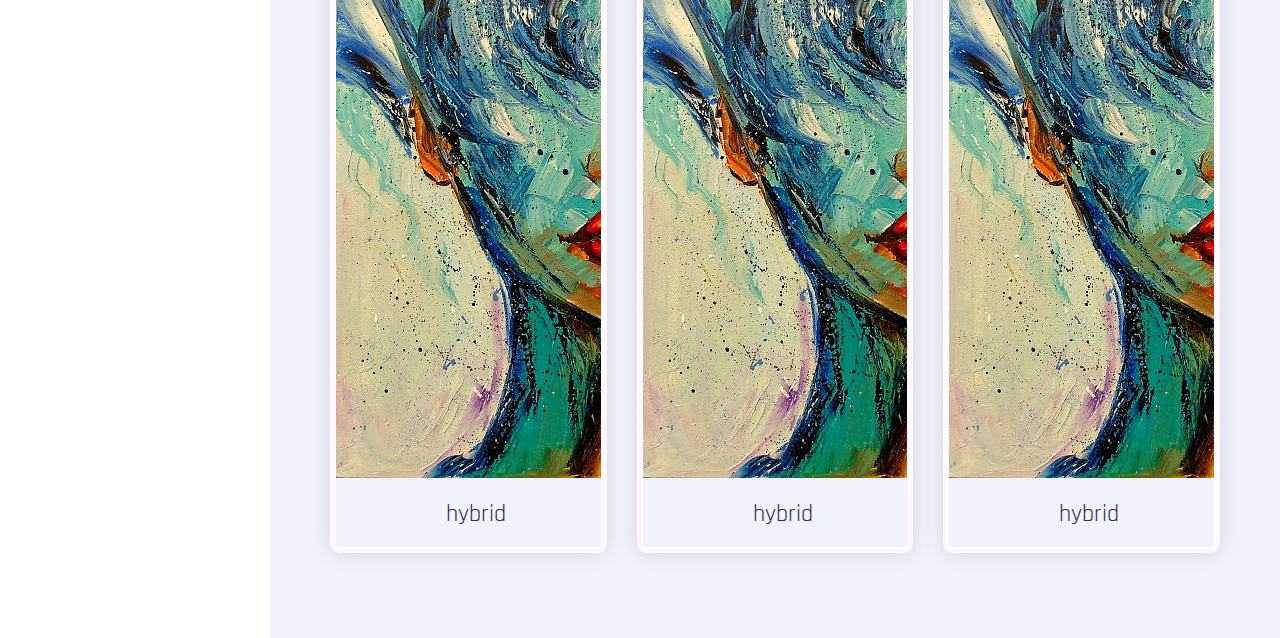
==== commit 2d17e3f9: "Update index.html" ====
--- a/index.html
+++ b/index.html
@@ -93,10 +93,10 @@
                                                              <p>Email: <span>..........@gmail.com</span></p>
                                                         </div>
                                                         <div class="info-item padd-15">
-                                                             <p>Collage: <span>North Warwickshire and South Leicestershire College</span></p>
-                                                        </div>
-                                                        <div class="info-item padd-15">
-                                                             <p>Campus: <span>Hinkely</span></p>
+                                                             <p>Collage: <span>................collage</span></p>
+                                                        </div>
+                                                        <div class="info-item padd-15">
+                                                             <p>Campus: <span>......Hin</span></p>
                                                         </div>
 
                                     </div>
@@ -205,4 +205,4 @@
                <!-- ======= JS Files ======== -->
                <script src="js/script.js"></script>
                    </body>
-               </html>+               </html>
